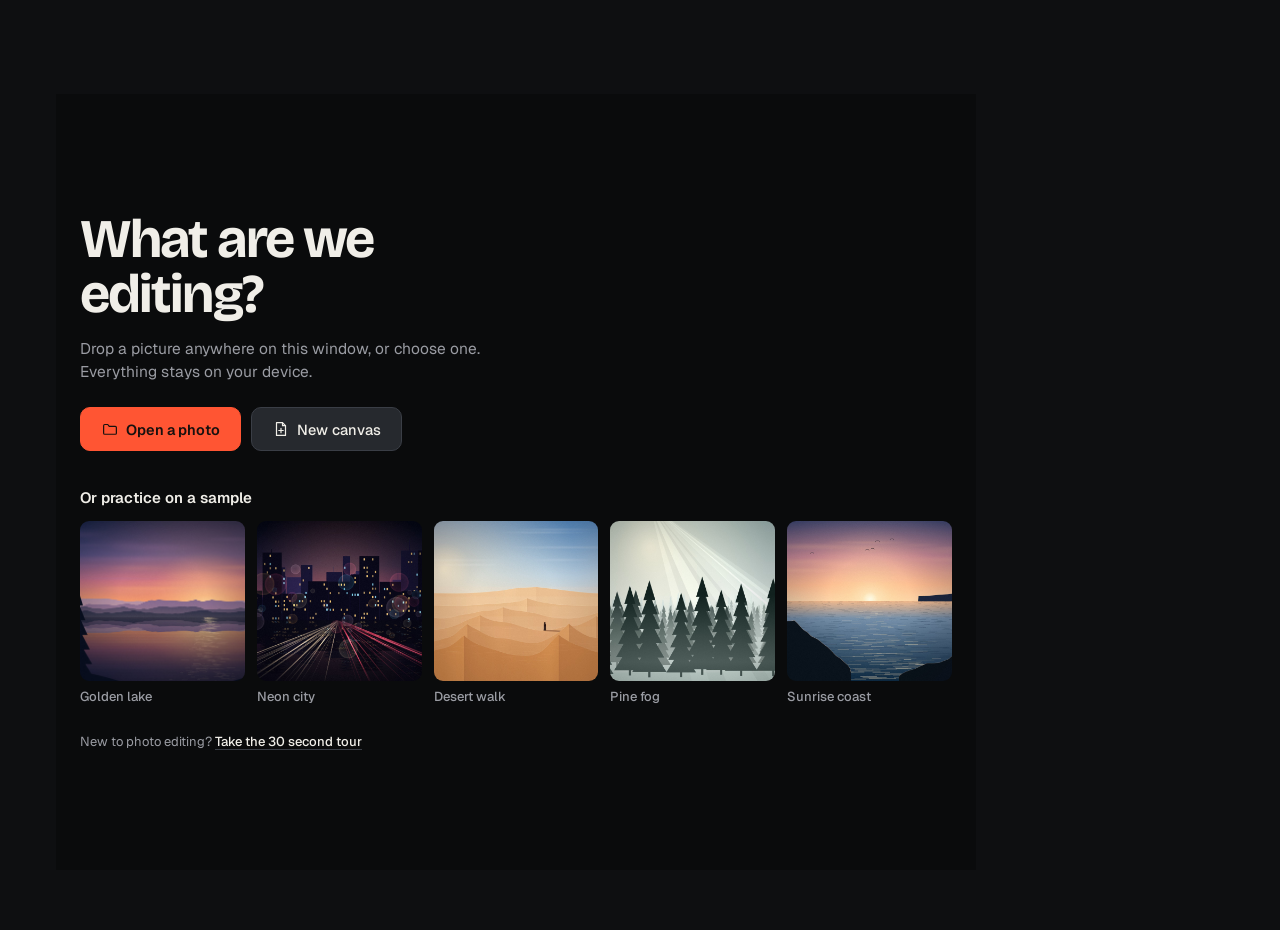
==== editor.html @ 6282a4a8 "Add Chumi.edit: browser photo editor, landing page and page loader Editor (layers, selections, brush" ====
<!doctype html>
<html lang="en">
<head>
<meta charset="utf-8">
<meta name="viewport" content="width=device-width, initial-scale=1, viewport-fit=cover">
<title>Chumi.edit photo editor</title>
<meta name="description" content="Chumi.edit is a free photo editor that runs in your browser. Layers, selections, brushes, text, color adjustments and filters, with nothing uploaded.">
<meta name="theme-color" content="#0e0f11">
<link rel="icon" href="data:image/svg+xml,%3Csvg xmlns='http://www.w3.org/2000/svg' viewBox='0 0 64 64'%3E%3Crect width='64' height='64' rx='16' fill='%230e0f11'/%3E%3Cg transform='translate(3.3 6.1) scale(1.15)'%3E%3Cpath d='M31.25 13.75A14.5 14.5 0 1 0 31.25 34.25' fill='none' stroke='%23f0eee8' stroke-width='6.5' stroke-linecap='round'/%3E%3Ccircle cx='42' cy='37.2' r='4.6' fill='%23ff5533'/%3E%3C/g%3E%3C/svg%3E">
<link rel="preconnect" href="https://fonts.googleapis.com">
<link rel="preconnect" href="https://fonts.gstatic.com" crossorigin>
<link href="https://fonts.googleapis.com/css2?family=Bricolage+Grotesque:opsz,wght@12..96,500..800&family=Geist:wght@400..700&family=Playfair+Display:wght@700&family=Merriweather:wght@700&family=Bebas+Neue&family=Oswald:wght@500&family=Pacifico&family=Dancing+Script:wght@600&family=Caveat:wght@600&family=Permanent+Marker&family=Lobster&display=swap" rel="stylesheet">
<link rel="stylesheet" href="css/boot.css">
<link rel="stylesheet" href="css/editor.css">
</head>
<body>

<div id="boot" class="boot" role="status" aria-label="Loading Chumi.edit">
  <div class="boot-flood" aria-hidden="true"></div>
  <div class="boot-stage">
    <svg class="boot-mark" viewBox="0 0 48 48" aria-hidden="true"><path class="boot-ring" pathLength="1" d="M31.25 13.75A14.5 14.5 0 1 0 31.25 34.25"/><circle class="boot-dot" cx="42" cy="37.2" r="4.6"/></svg>
    <p class="boot-word" aria-hidden="true"><span class="bw"><span class="bl" style="--i:0">C</span><span class="bl" style="--i:1">h</span><span class="bl" style="--i:2">u</span><span class="bl" style="--i:3">m</span><span class="bl" style="--i:4">i</span><span class="bl dot" style="--i:5">.</span><span class="bl sub" style="--i:6">e</span><span class="bl sub" style="--i:7">d</span><span class="bl sub" style="--i:8">i</span><span class="bl sub" style="--i:9">t</span></span></p>
  </div>
</div>
<noscript><style>.boot{display:none!important}</style></noscript>
<script src="js/boot.js"></script>

<svg width="0" height="0" style="position:absolute" aria-hidden="true" focusable="false">
  <defs>
    <!-- tools -->
    <symbol id="i-move" viewBox="0 0 24 24"><path d="M12 3v18M3 12h18M12 3l-3 3M12 3l3 3M12 21l-3-3M12 21l3-3M3 12l3-3M3 12l3 3M21 12l-3-3M21 12l-3 3"/></symbol>
    <symbol id="i-marquee" viewBox="0 0 24 24"><rect x="4" y="5.5" width="16" height="13" stroke-dasharray="3 2.6"/></symbol>
    <symbol id="i-ellipse-sel" viewBox="0 0 24 24"><ellipse cx="12" cy="12" rx="8.5" ry="6.5" stroke-dasharray="3 2.6"/></symbol>
    <symbol id="i-lasso" viewBox="0 0 24 24"><path d="M4.5 10.2C4.5 6.8 7.9 4.5 12 4.5s7.5 2.3 7.5 5.7-3.4 5.7-7.5 5.7c-1 0-2-.1-2.9-.4"/><path d="M9.3 15.5c-1.7.6-2.9 1.9-2.6 3.3.3 1.5 2 2 3.5 1.4 1.1-.5 1.6-1.6 1.2-2.6"/></symbol>
    <symbol id="i-wand" viewBox="0 0 24 24"><path d="M4.5 19.5l10-10" stroke-width="2.4"/><path d="M15 3.5v3M13.5 5h3M20 9v3M18.5 10.5h3M9 4.5v2M8 5.5h2"/></symbol>
    <symbol id="i-crop" viewBox="0 0 24 24"><path d="M7 3v14h14M3 7h14v14"/></symbol>
    <symbol id="i-dropper" viewBox="0 0 24 24"><path d="M14.5 6.5l3 3M16 4.2a2.1 2.1 0 013 3l-2 2-3-3zM13.5 8L5 16.5V19h2.5L16 10.5"/></symbol>
    <symbol id="i-brush" viewBox="0 0 24 24"><path d="M18.8 3.7a2 2 0 013 3L12 16.5 8.5 13z"/><path d="M8.5 13.5C6 13.5 4.5 15 4.5 17.5c0 1.2-.6 2-1.5 2.5 3.8.8 8.2-.2 8.2-4.2z"/></symbol>
    <symbol id="i-eraser" viewBox="0 0 24 24"><path d="M4.3 14.6l8.4-8.4a2 2 0 012.8 0l3.3 3.3a2 2 0 010 2.8L11.5 18H7.7l-3.4-3.4a1 1 0 010-1z" transform="translate(0 .5)"/><path d="M9.6 10.8l5.2 5.2M12 19.5h8"/></symbol>
    <symbol id="i-stamp" viewBox="0 0 24 24"><path d="M12 3.8a2.7 2.7 0 012.7 2.7c0 1.7-1.2 2.4-1.2 3.7h3.1a2.4 2.4 0 012.4 2.4V14H5v-1.4a2.4 2.4 0 012.4-2.4h3.1c0-1.3-1.2-2-1.2-3.7A2.7 2.7 0 0112 3.8z"/><path d="M5 17h14v3H5z"/></symbol>
    <symbol id="i-bucket" viewBox="0 0 24 24"><path d="M4.5 12.5L11.7 5.3a1.4 1.4 0 012 0l5.5 5.5a1.4 1.4 0 010 2l-5.6 5.6a2 2 0 01-2.8 0z"/><path d="M4.5 12.5h15M20.5 15.5c1.1 1.5 1.6 2.4 1.6 3.1a1.6 1.6 0 01-3.2 0c0-.7.5-1.6 1.6-3.1z"/></symbol>
    <symbol id="i-gradient" viewBox="0 0 24 24"><rect x="3.5" y="5" width="17" height="14" rx="2"/><path d="M7.5 8v8" opacity=".35"/><path d="M10.5 8v8" opacity=".55"/><path d="M13.5 8v8" opacity=".75"/><path d="M16.5 8v8"/></symbol>
    <symbol id="i-text" viewBox="0 0 24 24"><path d="M5 7V5h14v2M12 5v14.5M9 19.5h6"/></symbol>
    <symbol id="i-shape" viewBox="0 0 24 24"><rect x="3.5" y="11.5" width="9" height="9" rx="1"/><circle cx="15.5" cy="8.5" r="5"/></symbol>
    <symbol id="i-hand" viewBox="0 0 24 24"><path d="M8 12.5V6.5a1.5 1.5 0 013 0V11M11 11V4.5a1.5 1.5 0 013 0V11M14 11V6a1.5 1.5 0 013 0v7M17 9.5a1.5 1.5 0 013 0V15a6 6 0 01-6 6h-1.4a5 5 0 01-4-2L4.9 14.9a1.5 1.5 0 012.3-1.9L8 14"/></symbol>
    <symbol id="i-zoom" viewBox="0 0 24 24"><circle cx="10.5" cy="10.5" r="6.5"/><path d="M15.5 15.5l5 5M10.5 7.8v5.4M7.8 10.5h5.4"/></symbol>
    <!-- shapes -->
    <symbol id="i-rect" viewBox="0 0 24 24"><rect x="4" y="6" width="16" height="12" rx="1.2"/></symbol>
    <symbol id="i-circle" viewBox="0 0 24 24"><circle cx="12" cy="12" r="8"/></symbol>
    <symbol id="i-triangle" viewBox="0 0 24 24"><path d="M12 5l8.2 14H3.8z"/></symbol>
    <symbol id="i-star" viewBox="0 0 24 24"><path d="M12 3.5l2.6 5.5 6 .8-4.4 4.2 1.1 6-5.3-2.9-5.3 2.9 1.1-6-4.4-4.2 6-.8z"/></symbol>
    <symbol id="i-polygon" viewBox="0 0 24 24"><path d="M12 3.5l7.6 5.5-2.9 8.9H7.3L4.4 9z"/></symbol>
    <symbol id="i-line" viewBox="0 0 24 24"><path d="M5 19L19 5"/></symbol>
    <!-- interface -->
    <symbol id="i-x" viewBox="0 0 24 24"><path d="M6 6l12 12M18 6L6 18"/></symbol>
    <symbol id="i-check" viewBox="0 0 24 24"><path d="M5 12.5l4.5 4.5L19 7.5"/></symbol>
    <symbol id="i-chev-right" viewBox="0 0 24 24"><path d="M9 5l7 7-7 7"/></symbol>
    <symbol id="i-search" viewBox="0 0 24 24"><circle cx="11" cy="11" r="6.5"/><path d="M16 16l4.5 4.5"/></symbol>
    <symbol id="i-open" viewBox="0 0 24 24"><path d="M3.5 7.5A1.5 1.5 0 015 6h4l2 2.5h8a1.5 1.5 0 011.5 1.5v7.5A1.5 1.5 0 0119 19H5a1.5 1.5 0 01-1.5-1.5z"/></symbol>
    <symbol id="i-export" viewBox="0 0 24 24"><path d="M12 15V4M7.5 8.5L12 4l4.5 4.5M5 14v4.5A1.5 1.5 0 006.5 20h11a1.5 1.5 0 001.5-1.5V14"/></symbol>
    <symbol id="i-undo" viewBox="0 0 24 24"><path d="M9 14L4 9l5-5"/><path d="M4 9h10.5a5.5 5.5 0 010 11H11"/></symbol>
    <symbol id="i-redo" viewBox="0 0 24 24"><path d="M15 14l5-5-5-5"/><path d="M20 9H9.5a5.5 5.5 0 000 11H13"/></symbol>
    <symbol id="i-panels" viewBox="0 0 24 24"><rect x="3.5" y="4.5" width="17" height="15" rx="2"/><path d="M14.5 4.5v15"/></symbol>
    <symbol id="i-swap" viewBox="0 0 24 24"><path d="M7 4L4 7l3 3M4 7h11M17 20l3-3-3-3M20 17H9"/></symbol>
    <symbol id="i-reset" viewBox="0 0 24 24"><rect x="3.5" y="3.5" width="10" height="10"/><rect x="10.5" y="10.5" width="10" height="10" fill="currentColor"/></symbol>
    <symbol id="i-minus" viewBox="0 0 24 24"><path d="M5 12h14"/></symbol>
    <symbol id="i-plus" viewBox="0 0 24 24"><path d="M12 5v14M5 12h14"/></symbol>
    <symbol id="i-new" viewBox="0 0 24 24"><path d="M6 3.5h8l4 4v13H6z"/><path d="M14 3.5v4h4M12 11v6M9 14h6"/></symbol>
    <symbol id="i-eye" viewBox="0 0 24 24"><path d="M2.5 12S6 5.5 12 5.5 21.5 12 21.5 12 18 18.5 12 18.5 2.5 12 2.5 12z"/><circle cx="12" cy="12" r="3"/></symbol>
    <symbol id="i-eye-off" viewBox="0 0 24 24"><path d="M3 3l18 18M10 6c.6-.3 1.3-.5 2-.5 6 0 9.5 6.5 9.5 6.5a16 16 0 01-3 3.7M6.5 7.2A16 16 0 002.5 12S6 18.5 12 18.5c1.3 0 2.5-.3 3.5-.7M9.9 9.9a3 3 0 004.2 4.2"/></symbol>
    <symbol id="i-lock" viewBox="0 0 24 24"><rect x="5.5" y="10.5" width="13" height="9.5" rx="1.5"/><path d="M8.5 10.5V8a3.5 3.5 0 017 0v2.5"/></symbol>
    <symbol id="i-unlock" viewBox="0 0 24 24"><rect x="5.5" y="10.5" width="13" height="9.5" rx="1.5"/><path d="M8.5 10.5V8a3.5 3.5 0 016.8-1.2"/></symbol>
    <symbol id="i-layer-add" viewBox="0 0 24 24"><rect x="4" y="4" width="16" height="16" rx="2"/><path d="M12 8.5v7M8.5 12h7"/></symbol>
    <symbol id="i-copy" viewBox="0 0 24 24"><rect x="8.5" y="8.5" width="11" height="11" rx="1.5"/><path d="M15.5 8.5v-3A1.5 1.5 0 0014 4H5.5A1.5 1.5 0 004 5.5V14a1.5 1.5 0 001.5 1.5h3"/></symbol>
    <symbol id="i-merge" viewBox="0 0 24 24"><path d="M12 3.5v10M8 10l4 4 4-4M5 19.5h14"/></symbol>
    <symbol id="i-up" viewBox="0 0 24 24"><path d="M12 19V5M6 11l6-6 6 6"/></symbol>
    <symbol id="i-down" viewBox="0 0 24 24"><path d="M12 5v14M6 13l6 6 6-6"/></symbol>
    <symbol id="i-trash" viewBox="0 0 24 24"><path d="M4.5 7h15M9.5 7V4.5h5V7M6.5 7l.8 12.5h9.4L17.5 7M10 11v5M14 11v5"/></symbol>
    <symbol id="i-flip-h" viewBox="0 0 24 24"><path d="M12 3.5v17" stroke-dasharray="2 2"/><path d="M9 7L3.5 17H9zM15 7l5.5 10H15z"/></symbol>
    <symbol id="i-flip-v" viewBox="0 0 24 24"><path d="M3.5 12h17" stroke-dasharray="2 2"/><path d="M7 9l10-5.5V9zM7 15l10 5.5V15z"/></symbol>
    <symbol id="i-rotate" viewBox="0 0 24 24"><path d="M19.5 12a7.5 7.5 0 11-2.2-5.3M19.5 4.5v4h-4"/></symbol>
    <symbol id="i-al-left" viewBox="0 0 24 24"><path d="M4.5 4v16"/><rect x="7.5" y="6.5" width="12" height="4"/><rect x="7.5" y="13.5" width="7" height="4"/></symbol>
    <symbol id="i-al-hcenter" viewBox="0 0 24 24"><path d="M12 4v16"/><rect x="5" y="6.5" width="14" height="4"/><rect x="8" y="13.5" width="8" height="4"/></symbol>
    <symbol id="i-al-right" viewBox="0 0 24 24"><path d="M19.5 4v16"/><rect x="4.5" y="6.5" width="12" height="4"/><rect x="9.5" y="13.5" width="7" height="4"/></symbol>
    <symbol id="i-al-top" viewBox="0 0 24 24"><path d="M4 4.5h16"/><rect x="6.5" y="7.5" width="4" height="12"/><rect x="13.5" y="7.5" width="4" height="7"/></symbol>
    <symbol id="i-al-vcenter" viewBox="0 0 24 24"><path d="M4 12h16"/><rect x="6.5" y="5" width="4" height="14"/><rect x="13.5" y="8" width="4" height="8"/></symbol>
    <symbol id="i-al-bottom" viewBox="0 0 24 24"><path d="M4 19.5h16"/><rect x="6.5" y="4.5" width="4" height="12"/><rect x="13.5" y="9.5" width="4" height="7"/></symbol>
  </defs>
</svg>

<a class="skip" href="#stage">Skip to the canvas</a>

<div id="app">
  <header id="topbar">
    <a class="brand" href="index.html" aria-label="Chumi.edit, back to the home page">
      <svg width="26" height="26" viewBox="0 0 48 48" aria-hidden="true"><path d="M31.25 13.75A14.5 14.5 0 1 0 31.25 34.25" fill="none" stroke="#f0eee8" stroke-width="6.5" stroke-linecap="round"/><circle cx="42" cy="37.2" r="4.6" fill="#ff5533"/></svg>
      <span>Chumi<i>.</i>edit</span>
    </a>
    <nav id="menubar" aria-label="Menu"></nav>
    <div class="doc-title"><input id="docName" class="doc-name" type="text" aria-label="Picture name" autocomplete="off" spellcheck="false"></div>
    <div id="topActions"></div>
    <div class="busy-bar" aria-hidden="true"></div>
  </header>

  <aside id="toolbar" aria-label="Tools"></aside>
  <div id="optbar" role="group" aria-label="Tool options"></div>

  <main id="stageWrap">
    <div id="stage" tabindex="-1" aria-label="Canvas">
      <canvas id="viewCanvas"></canvas>
      <canvas id="overlayCanvas" aria-hidden="true"></canvas>
      <div id="dropTip" role="status"></div>
    </div>
    <section id="welcome" aria-label="Start"></section>
  </main>

  <aside id="panels" aria-label="Panels"></aside>
  <footer id="statusbar"></footer>
</div>

<div id="scrim"></div>
<div id="toasts" aria-live="polite"></div>
<noscript><p style="padding:24px;color:#f0eee8;background:#0e0f11;position:fixed;inset:0">Chumi.edit needs JavaScript to edit pictures in your browser.</p></noscript>

<script src="js/samples.js" defer></script>
<script src="js/adjust.js" defer></script>
<script src="js/filters.js" defer></script>
<script src="js/engine.js" defer></script>
<script src="js/tools.js" defer></script>
<script src="js/ui-core.js" defer></script>
<script src="js/ui-panels.js" defer></script>
</body>
</html>
---- css/boot.css ----
/* Chumi.edit page loader. Shared by the landing page and the editor.
   Sequence: ring draws, dot drops and lands, wordmark rises, then the dot floods the screen
   in vermilion and the curtain lifts to show the page. Classes are added by js/boot.js. */
.boot {
  --k: 1;                      /* speed: 1 = full intro, .55 = quick repeat visit */
  position: fixed; inset: 0; z-index: 9999;
  display: grid; place-items: center;
  background: #0e0f11; color: #f0eee8;
  clip-path: inset(0 0 0 0);
  overflow: hidden;
  font-family: 'Bricolage Grotesque', 'Inter Display', 'Inter', system-ui, sans-serif;
  animation: boot-failsafe 0s linear 14s forwards;   /* never trap the page if scripts fail */
}
@keyframes boot-failsafe { to { visibility: hidden; pointer-events: none; } }

.boot-stage { position: relative; display: flex; flex-direction: column; align-items: center; gap: clamp(18px, 3.4vw, 28px); }
.boot-mark { width: clamp(76px, 15vw, 104px); height: auto; overflow: visible; }

.boot-ring {
  fill: none; stroke: #f0eee8; stroke-width: 6.5; stroke-linecap: round;
  stroke-dasharray: 1 1; stroke-dashoffset: 1.03;
}
.boot-dot {
  fill: #ff5533; opacity: 0;
  transform-box: fill-box; transform-origin: 50% 100%;
}
.boot-word {
  margin: 0; display: flex; align-items: baseline; justify-content: center;
  font-size: clamp(34px, 7.4vw, 54px); font-weight: 700; letter-spacing: -0.025em; line-height: 1;
  font-optical-sizing: auto;
}
.boot-word .bw { display: inline-flex; overflow: hidden; padding: 0.06em 0 0.2em; margin: -0.06em 0 -0.2em; }
.boot-word .bl { display: inline-block; transform: translateY(118%); }
.boot-word .bl.dot { color: #ff5533; }
.boot-word .bl.sub { color: #9a9ca3; }

.boot-flood {
  position: absolute; inset: 0; background: #ff5533;
  clip-path: circle(0px at var(--fx, 50%) var(--fy, 50%));
}

/* 1. ring */
.boot.b-ring .boot-ring { animation: boot-ring calc(1.05s * var(--k)) cubic-bezier(.65, 0, .25, 1) forwards; }
@keyframes boot-ring { from { stroke-dashoffset: 1.03; } to { stroke-dashoffset: 0; } }
/* 2. dot drops and lands */
.boot.b-dot .boot-dot { animation: boot-drop calc(.75s * var(--k)) linear forwards; }
@keyframes boot-drop {
  0%   { transform: translateY(-30px) scale(.45); opacity: 0; animation-timing-function: cubic-bezier(.5, 0, .9, .45); }
  10%  { opacity: 1; }
  56%  { transform: translateY(0) scale(1); opacity: 1; animation-timing-function: ease-out; }
  70%  { transform: translateY(0) scale(1.28, .7); }
  86%  { transform: translateY(-3px) scale(.95, 1.06); }
  100% { transform: none; opacity: 1; }
}
/* 3. wordmark rises, letter by letter */
.boot.b-text .boot-word .bl {
  animation: boot-rise calc(.7s * var(--k)) cubic-bezier(.2, .8, .15, 1) forwards;
  animation-delay: calc(var(--i) * .045s * var(--k));
}
@keyframes boot-rise { from { transform: translateY(118%); } to { transform: none; } }
/* waiting: the dot breathes until the page is ready */
.boot.b-wait .boot-dot { animation: boot-breathe 1.1s ease-in-out infinite; }
@keyframes boot-breathe { 0%, 100% { transform: scale(1); } 50% { transform: scale(1.22); } }

/* 4. exit: the dot floods the screen, then the curtain lifts */
.boot.b-flood .boot-flood {
  clip-path: circle(160vmax at var(--fx, 50%) var(--fy, 50%));
  transition: clip-path .85s cubic-bezier(.7, 0, .2, 1);
}
.boot.b-flood .boot-stage { transition: opacity .3s ease .25s; opacity: 0; }
.boot.b-lift {
  clip-path: inset(0 0 100% 0);
  transition: clip-path .95s cubic-bezier(.7, 0, .2, 1);
  pointer-events: none;
}

/* app panels slide in under the curtain (editor only; harmless elsewhere) */
html.is-booting { overflow: hidden; }

@media (prefers-reduced-motion: reduce) {
  .boot-ring { stroke-dashoffset: 0; }
  .boot-dot { opacity: 1; }
  .boot-word .bl { transform: none; }
  .boot.b-ring .boot-ring, .boot.b-dot .boot-dot, .boot.b-text .boot-word .bl, .boot.b-wait .boot-dot { animation: none; }
  .boot.b-flood .boot-flood { clip-path: circle(0px at 50% 50%); transition: none; }
  .boot.b-flood .boot-stage { opacity: 1; transition: none; }
  .boot.b-lift { clip-path: inset(0 0 0 0); opacity: 0; transition: opacity .3s ease; }
}
---- css/editor.css ----
/* Chumi.edit editor. One dark app theme: ground, three panel levels, one vermilion accent. */
:root {
  --ground: #0e0f11;
  --stage: #0a0b0c;
  --panel: #16171a;
  --panel-2: #1d1f23;
  --panel-3: #26292e;
  --line: #2a2d33;
  --line-2: #3a3e46;
  --text: #f0eee8;
  --muted: #9a9ca3;
  --faint: #6d7078;
  --accent: #ff5533;
  --accent-hi: #ff6e50;
  --on-accent: #17110f;
  --danger: #ff7b6b;
  --r: 8px;
  --r-sm: 6px;
  --font-ui: "Geist", system-ui, -apple-system, "Segoe UI", Roboto, sans-serif;
  --font-display: "Bricolage Grotesque", "Geist", system-ui, sans-serif;
  --topbar: 48px;
  --toolbar: 56px;
  --opt: 46px;
  --status: 30px;
  --panels: 304px;
  --ease: cubic-bezier(.22, 1, .36, 1);
}

*, *::before, *::after { box-sizing: border-box; }
html, body { height: 100%; margin: 0; }
body {
  background: var(--ground); color: var(--text);
  font: 400 13px/1.45 var(--font-ui);
  -webkit-font-smoothing: antialiased; text-rendering: optimizeLegibility;
  overflow: hidden; overscroll-behavior: none;
  -webkit-tap-highlight-color: transparent;
}
/* while the loader curtain is up, the app chrome waits just off-screen and glides in as it lifts */
#topbar, #toolbar, #panels, #statusbar, #optbar { transition: transform .9s cubic-bezier(.2, .8, .15, 1), opacity .9s ease; }
html.is-booting #topbar { transform: translateY(-100%); opacity: 0; }
html.is-booting #optbar { transform: translateY(-60%); opacity: 0; }
html.is-booting #toolbar { transform: translateX(-100%); opacity: 0; }
html.is-booting #panels { transform: translateX(100%); opacity: 0; }
html.is-booting #statusbar { transform: translateY(100%); opacity: 0; }
@media (prefers-reduced-motion: reduce) { html.is-booting #topbar, html.is-booting #optbar, html.is-booting #toolbar, html.is-booting #panels, html.is-booting #statusbar { transform: none; opacity: 1; } }
button, input, select, textarea { font: inherit; color: inherit; }
button { cursor: pointer; }
button:disabled, input:disabled, select:disabled { cursor: not-allowed; opacity: .45; }
[hidden] { display: none !important; }
a { color: inherit; }
kbd { font: 500 11.5px/1 var(--font-ui); color: var(--muted); }
h1, h2, h3, p { margin: 0; }

:focus-visible { outline: 2px solid var(--accent); outline-offset: 2px; border-radius: 4px; }
.skip { position: fixed; left: 8px; top: -60px; z-index: 200; background: var(--accent); color: var(--on-accent); padding: 8px 12px; border-radius: var(--r-sm); font-weight: 600; text-decoration: none; }
.skip:focus { top: 8px; }

/* ------------------------------------------------------------ layout */
#app {
  height: 100vh; height: 100dvh;
  display: grid;
  grid-template-columns: var(--toolbar) minmax(0, 1fr) var(--panels);
  grid-template-rows: var(--topbar) var(--opt) minmax(0, 1fr) var(--status);
  grid-template-areas: "top top top" "tool opt panels" "tool stage panels" "stat stat stat";
}
body.panels-hidden #app { grid-template-columns: var(--toolbar) minmax(0, 1fr) 0; }
body.panels-hidden #panels { display: none; }
#topbar { grid-area: top; }
#toolbar { grid-area: tool; }
#optbar { grid-area: opt; }
#stageWrap { grid-area: stage; }
#panels { grid-area: panels; }
#statusbar { grid-area: stat; }

/* ------------------------------------------------------------ top bar */
#topbar {
  position: relative; display: flex; align-items: center; gap: 6px;
  padding: 0 10px 0 12px; background: var(--panel); border-bottom: 1px solid var(--line); min-width: 0; z-index: 30;
}
.brand { display: flex; align-items: center; gap: 8px; text-decoration: none; font: 700 19px/1 var(--font-display); letter-spacing: -.02em; padding: 4px 8px 4px 0; border-radius: 6px; }
.brand svg { display: block; }
.brand i { font-style: normal; color: var(--accent); }
.brand span { white-space: nowrap; }
.brand span { color: var(--text); }
#menubar { display: flex; align-items: center; gap: 1px; min-width: 0; overflow-x: auto; scrollbar-width: none; }
#menubar::-webkit-scrollbar { display: none; }
.menu-btn { background: none; border: 0; padding: 6px 10px; border-radius: var(--r-sm); color: var(--muted); font-weight: 500; white-space: nowrap; }
.menu-btn:hover, .menu-btn[aria-expanded="true"] { background: var(--panel-3); color: var(--text); }
.doc-title { flex: 1 1 120px; display: flex; justify-content: center; min-width: 0; padding: 0 8px; }
.doc-name { width: min(280px, 100%); background: transparent; border: 1px solid transparent; border-radius: var(--r-sm); color: var(--text); text-align: center; padding: 5px 8px; font-weight: 500; text-overflow: ellipsis; }
.doc-name:hover:not(:disabled) { border-color: var(--line-2); }
.doc-name:focus { background: var(--panel-2); border-color: var(--line-2); outline: none; text-align: left; }
.doc-name::placeholder { color: var(--faint); }
#topActions { display: flex; align-items: center; gap: 6px; flex: none; }
.cmd-btn { gap: 8px; }
.cmd-btn .cmd-text { color: var(--muted); }
.busy-bar { position: absolute; left: 0; bottom: -1px; height: 2px; width: 100%; background: var(--accent); transform: scaleX(0); transform-origin: 0 50%; opacity: 0; }
body.busy .busy-bar { opacity: 1; animation: busy 1.1s var(--ease) infinite; }
body.busy { cursor: progress; }
@keyframes busy { 0% { transform: translateX(-100%) scaleX(.3); } 100% { transform: translateX(100%) scaleX(.3); } }

/* ------------------------------------------------------------ shared controls */
.btn {
  display: inline-flex; align-items: center; justify-content: center; gap: 7px; height: 32px; padding: 0 13px;
  background: var(--panel-3); border: 1px solid var(--line-2); border-radius: var(--r-sm); color: var(--text); font-weight: 500; white-space: nowrap;
  transition: background-color .15s, border-color .15s, color .15s, transform .15s var(--ease);
}
.btn:hover:not(:disabled) { background: #30343a; border-color: #4a4f58; }
.btn:active:not(:disabled) { transform: translateY(1px); }
.btn.primary { background: var(--accent); border-color: var(--accent); color: var(--on-accent); font-weight: 600; }
.btn.primary:hover:not(:disabled) { background: var(--accent-hi); border-color: var(--accent-hi); }
.btn.danger { background: transparent; border-color: var(--danger); color: var(--danger); }
.btn.ghost { background: transparent; border-color: var(--line); color: var(--muted); }
.btn.ghost:hover:not(:disabled) { background: var(--panel-3); color: var(--text); }
.btn.small { height: 28px; padding: 0 10px; font-size: 12.5px; }
.btn.big { height: 44px; padding: 0 20px; font-size: 14.5px; border-radius: 10px; }
.icon-btn { display: inline-grid; place-items: center; width: 32px; height: 32px; padding: 0; background: transparent; border: 1px solid transparent; border-radius: var(--r-sm); color: var(--muted); transition: background-color .15s, color .15s; }
.icon-btn:hover:not(:disabled) { background: var(--panel-3); color: var(--text); }
.ic { flex: none; fill: none; stroke: currentColor; stroke-width: 1.6; stroke-linecap: round; stroke-linejoin: round; }

.input {
  height: 32px; width: 100%; background: var(--panel-2); border: 1px solid var(--line-2); border-radius: var(--r-sm); padding: 0 9px; color: var(--text);
  transition: border-color .15s, background-color .15s; min-width: 0;
}
.input:hover:not(:disabled) { border-color: #4a4f58; }
.input:focus { border-color: var(--accent); outline: none; background: var(--ground); }
select.input { appearance: none; padding-right: 28px; background-image: url("data:image/svg+xml,%3Csvg xmlns='http://www.w3.org/2000/svg' width='12' height='12' viewBox='0 0 24 24' fill='none' stroke='%239a9ca3' stroke-width='2.4' stroke-linecap='round' stroke-linejoin='round'%3E%3Cpath d='M6 9l6 6 6-6'/%3E%3C/svg%3E"); background-repeat: no-repeat; background-position: right 9px center; }
select.input option { background: var(--panel-2); color: var(--text); }
input.num { text-align: right; -moz-appearance: textfield; padding-right: 6px; }
input.num::-webkit-outer-spin-button, input.num::-webkit-inner-spin-button { -webkit-appearance: none; margin: 0; }
.textarea { height: auto; padding: 8px 9px; resize: vertical; line-height: 1.4; min-height: 64px; }
.hex { font-variant-numeric: tabular-nums; text-transform: lowercase; }

.seg { display: inline-flex; background: var(--panel-2); border: 1px solid var(--line-2); border-radius: var(--r-sm); padding: 2px; gap: 2px; }
.seg-btn { background: transparent; border: 0; height: 26px; min-width: 28px; padding: 0 9px; border-radius: 4px; color: var(--muted); font-weight: 500; font-size: 12.5px; display: inline-grid; place-items: center; white-space: nowrap; transition: background-color .15s, color .15s; }
.seg-btn:hover { color: var(--text); }
.seg-btn.on { background: var(--panel-3); color: var(--text); box-shadow: inset 0 0 0 1px var(--line-2); }
.seg-btn.on .ic { color: var(--accent); }

.check { display: inline-flex; align-items: center; gap: 8px; cursor: pointer; user-select: none; color: var(--text); }
.check input { appearance: none; width: 16px; height: 16px; margin: 0; flex: none; border: 1.5px solid #565b65; border-radius: 4px; background: var(--panel-2); display: inline-grid; place-items: center; transition: background-color .12s, border-color .12s; cursor: pointer; }
.check input:hover { border-color: #7a808b; }
.check input:checked { background: var(--accent); border-color: var(--accent); background-image: url("data:image/svg+xml,%3Csvg xmlns='http://www.w3.org/2000/svg' viewBox='0 0 24 24' fill='none' stroke='%2317110f' stroke-width='3.4' stroke-linecap='round' stroke-linejoin='round'%3E%3Cpath d='M5 12.5l4.5 4.5L19 7.5'/%3E%3C/svg%3E"); background-size: 12px; background-position: center; background-repeat: no-repeat; }

input[type=range] { -webkit-appearance: none; appearance: none; width: 100%; height: 20px; margin: 0; background: transparent; cursor: pointer; --fill: 50%; --zero: 50%; }
input[type=range]::-webkit-slider-runnable-track { height: 4px; border-radius: 2px; background: linear-gradient(to right, var(--accent) var(--fill), var(--line-2) var(--fill)); }
input[type=range]::-moz-range-track { height: 4px; border-radius: 2px; background: linear-gradient(to right, var(--accent) var(--fill), var(--line-2) var(--fill)); }
input[type=range]::-webkit-slider-thumb { -webkit-appearance: none; width: 14px; height: 14px; margin-top: -5px; border-radius: 50%; background: var(--text); border: 0; transition: transform .12s var(--ease); }
input[type=range]::-moz-range-thumb { width: 14px; height: 14px; border-radius: 50%; background: var(--text); border: 0; }
input[type=range]:hover::-webkit-slider-thumb, input[type=range]:active::-webkit-slider-thumb { transform: scale(1.2); }
.srow.center input[type=range]::-webkit-slider-runnable-track { background: linear-gradient(to right, var(--line-2) min(var(--zero), var(--fill)), var(--accent) min(var(--zero), var(--fill)) max(var(--zero), var(--fill)), var(--line-2) max(var(--zero), var(--fill))); }
.srow.center input[type=range]::-moz-range-track { background: linear-gradient(to right, var(--line-2) min(var(--zero), var(--fill)), var(--accent) min(var(--zero), var(--fill)) max(var(--zero), var(--fill)), var(--line-2) max(var(--zero), var(--fill))); }
input[type=color] { -webkit-appearance: none; appearance: none; border: 1px solid var(--line-2); background: none; padding: 0; width: 34px; height: 26px; border-radius: 5px; cursor: pointer; }
input[type=color]::-webkit-color-swatch-wrapper { padding: 2px; }
input[type=color]::-webkit-color-swatch { border: 0; border-radius: 3px; }
input[type=color]::-moz-color-swatch { border: 0; border-radius: 3px; }

.field { display: flex; flex-direction: column; gap: 6px; }
.field.inline { flex-direction: row; align-items: center; justify-content: space-between; gap: 10px; }
.field-label { color: var(--muted); font-size: 12.5px; }
.field > .seg { align-self: flex-start; }
.field-note { color: var(--muted); font-size: 12px; }
.row2 { display: grid; grid-template-columns: 1fr 1fr; gap: 12px; }

/* tooltips */
[data-tip] { position: relative; }
[data-tip]:hover::after, [data-tip]:focus-visible::after {
  content: attr(data-tip); position: absolute; z-index: 90; top: calc(100% + 7px); left: 50%; transform: translateX(-50%);
  background: #000; color: var(--text); border: 1px solid var(--line-2); padding: 4px 8px; border-radius: 5px; font: 500 12px/1.3 var(--font-ui); white-space: pre; pointer-events: none;
  animation: tip .12s ease .45s both;
}
.tool-btn[data-tip]:hover::after, .tool-btn[data-tip]:focus-visible::after { top: 50%; left: calc(100% + 9px); transform: translateY(-50%); }
.layer-foot [data-tip]:hover::after, #statusbar [data-tip]:hover::after, .layer-row [data-tip]:hover::after { top: auto; bottom: calc(100% + 7px); }
.layer-row [data-tip]:hover::after { left: auto; right: 0; transform: none; }
@keyframes tip { from { opacity: 0; } to { opacity: 1; } }
@media (hover: none) { [data-tip]::after { display: none !important; } }

/* ------------------------------------------------------------ toolbar */
#toolbar { background: var(--panel); border-right: 1px solid var(--line); display: flex; flex-direction: column; align-items: center; padding: 8px 0; gap: 8px; overflow-y: auto; scrollbar-width: none; z-index: 20; }
#toolbar::-webkit-scrollbar { display: none; }
.tool-list { display: flex; flex-direction: column; align-items: center; gap: 2px; flex: 1; }
.tool-btn { width: 40px; height: 40px; display: grid; place-items: center; background: transparent; border: 0; border-radius: 9px; color: var(--muted); transition: background-color .15s, color .15s; position: relative; }
.tool-btn:hover { background: var(--panel-3); color: var(--text); }
.tool-btn.on { background: var(--accent); color: var(--on-accent); }
.tool-btn.on .ic { stroke-width: 1.9; }
.tb-sep { width: 24px; height: 1px; background: var(--line-2); margin: 5px 0; }

.cpair { position: relative; width: 40px; height: 44px; flex: none; margin-top: auto; }
.sw { position: absolute; width: 24px; height: 24px; border-radius: 6px; border: 2px solid var(--panel); outline: 1px solid var(--line-2); display: block; overflow: hidden; background: #fff; }
.sw input { position: absolute; inset: -4px; width: calc(100% + 8px); height: calc(100% + 8px); opacity: 0; cursor: pointer; border: 0; }
.sw-fg { left: 2px; top: 2px; z-index: 2; background: #101114; }
.sw-bg { left: 14px; top: 14px; }
.sw-swap, .sw-reset { position: absolute; width: 16px; height: 16px; display: grid; place-items: center; background: none; border: 0; padding: 0; color: var(--muted); border-radius: 3px; }
.sw-swap { right: -2px; top: -2px; }
.sw-reset { left: -2px; bottom: -2px; }
.sw-swap:hover, .sw-reset:hover { color: var(--text); background: var(--panel-3); }
.cpair.big { width: 78px; height: 78px; margin: 0; }
.cpair.big .sw { width: 48px; height: 48px; border-radius: 9px; }
.cpair.big .sw-fg { left: 4px; top: 4px; }
.cpair.big .sw-bg { left: 26px; top: 26px; }
.cpair.big .sw-swap { right: 0; top: 0; width: 20px; height: 20px; }
.cpair.big .sw-reset { left: 0; bottom: 0; width: 20px; height: 20px; }

/* ------------------------------------------------------------ options bar */
#optbar { display: flex; align-items: center; gap: 16px; background: var(--panel); border-bottom: 1px solid var(--line); padding: 0 14px; overflow-x: auto; scrollbar-width: none; min-width: 0; z-index: 10; }
#optbar::-webkit-scrollbar { display: none; }
.opt-title { display: flex; align-items: center; gap: 8px; font-weight: 600; flex: none; padding-right: 16px; border-right: 1px solid var(--line-2); height: 24px; }
.opt-title .ic { color: var(--accent); }
.opt-list { display: flex; align-items: center; gap: 20px; flex: none; min-width: 0; }
.opt { display: flex; align-items: center; gap: 8px; flex: none; color: var(--muted); }
.opt > label, .opt-label { color: var(--muted); font-size: 12.5px; white-space: nowrap; }
.opt input[type=range] { width: 96px; }
.opt output { min-width: 40px; color: var(--text); font-variant-numeric: tabular-nums; font-size: 12.5px; }
.opt .input { height: 30px; width: 70px; }
.opt .input.wide { width: 170px; }
.opt .unit { color: var(--faint); font-style: normal; font-size: 12px; }
.opt.check span { color: var(--text); }
.opt-hint { color: var(--muted); white-space: nowrap; }

/* ------------------------------------------------------------ stage */
#stageWrap { position: relative; overflow: hidden; background: var(--stage); min-width: 0; min-height: 0; }
#stage { position: absolute; inset: 0; overflow: hidden; touch-action: none; user-select: none; -webkit-user-select: none; outline: none; }
#stage canvas { position: absolute; left: 0; top: 0; display: block; }
#overlayCanvas { pointer-events: none; }
#viewCanvas { image-rendering: auto; }
#stage.dragging::after { content: ""; position: absolute; inset: 14px; border: 2px dashed var(--accent); border-radius: 16px; pointer-events: none; z-index: 8; }
#dropTip { position: absolute; left: 50%; top: 50%; transform: translate(-50%, -50%); background: var(--accent); color: var(--on-accent); font: 600 15px/1 var(--font-ui); padding: 12px 18px; border-radius: 999px; z-index: 9; display: none; pointer-events: none; }
#stage.dragging #dropTip { display: block; }
.text-editor { position: absolute; z-index: 5; margin: 0; border: 0; outline: 1px dashed var(--accent); background: transparent; color: transparent; caret-color: var(--accent); resize: none; overflow: hidden; white-space: pre; transform-origin: 0 0; user-select: text; -webkit-user-select: text; }
.text-editor::selection { background: rgba(255, 85, 51, .35); }

/* welcome */
#welcome { position: absolute; inset: 0; z-index: 6; background: var(--stage); overflow-y: auto; display: grid; place-items: center; padding: 32px 24px; }
body.has-doc #welcome { display: none; }
.wl-inner { width: min(880px, 100%); }
.wl-title { font: 700 clamp(2rem, 4.4vw, 3.4rem)/1.02 var(--font-display); letter-spacing: -.035em; max-width: 14ch; }
.wl-lead { color: var(--muted); font-size: 15.5px; line-height: 1.5; margin-top: 14px; max-width: 46ch; }
.wl-actions { display: flex; flex-wrap: wrap; gap: 10px; margin-top: 24px; }
.wl-continue { margin-top: 22px; }
.wl-resume { display: flex; align-items: center; gap: 14px; text-align: left; background: var(--panel); border: 1px solid var(--line-2); border-radius: 12px; padding: 8px 18px 8px 8px; transition: border-color .15s, background-color .15s; }
.wl-resume:hover { border-color: var(--accent); background: var(--panel-2); }
.wl-resume img { width: 96px; height: 64px; object-fit: cover; border-radius: 7px; display: block; background: var(--panel-3); }
.wl-resume-text { display: flex; flex-direction: column; gap: 2px; }
.wl-resume-text span { color: var(--muted); font-size: 12.5px; }
.wl-sub { font: 600 15px/1.2 var(--font-ui); color: var(--text); margin-top: 38px; }
.wl-samples { display: grid; grid-template-columns: repeat(5, minmax(0, 1fr)); gap: 12px; margin-top: 14px; }
.wl-tour { color: var(--muted); margin-top: 26px; }
.link-btn { background: none; border: 0; padding: 0; color: var(--text); text-decoration: underline; text-underline-offset: 3px; text-decoration-color: var(--line-2); font-weight: 500; border-radius: 3px; }
.link-btn:hover { text-decoration-color: var(--accent); }
.wl-sample { background: none; border: 0; padding: 0; text-align: left; border-radius: 10px; display: flex; flex-direction: column; gap: 7px; color: var(--muted); font-weight: 500; transition: color .15s, transform .25s var(--ease); }
.wl-sample img { width: 100%; aspect-ratio: 3 / 2; object-fit: cover; border-radius: 9px; display: block; background: var(--panel-2); outline: 2px solid transparent; outline-offset: 2px; transition: outline-color .15s; }
.wl-sample:hover { color: var(--text); transform: translateY(-3px); }
.wl-sample:hover img { outline-color: var(--accent); }

/* ------------------------------------------------------------ side panels */
#panels { display: flex; flex-direction: column; min-height: 0; background: var(--panel); border-left: 1px solid var(--line); z-index: 20; }
.panel { display: flex; flex-direction: column; min-height: 0; }
.panel.top { flex: 1 1 54%; border-bottom: 1px solid var(--line-2); }
.panel.bottom { flex: 1 1 46%; min-height: 230px; }
.tabs { display: flex; gap: 2px; padding: 6px 8px 0; border-bottom: 1px solid var(--line); flex: none; }
.tabs-wrap { flex: none; }
.tab { background: none; border: 0; padding: 8px 11px 9px; color: var(--muted); font-weight: 500; border-radius: 6px 6px 0 0; position: relative; }
.tab:hover { color: var(--text); }
.tab.on { color: var(--text); }
.tab.on::after { content: ""; position: absolute; left: 8px; right: 8px; bottom: -1px; height: 2px; background: var(--accent); border-radius: 2px; }
.pane-scroll { flex: 1; min-height: 0; overflow-y: auto; overscroll-behavior: contain; scrollbar-width: thin; scrollbar-color: var(--line-2) transparent; }
.panel.bottom > .pane { flex: 1; min-height: 0; display: flex; flex-direction: column; }
.pane-empty { padding: 28px 18px; color: var(--muted); text-align: center; text-wrap: balance; }
.pane-note { color: var(--muted); font-size: 12px; padding: 4px 14px 12px; }
.pbody { padding: 4px 0 14px; }
.psec { padding: 10px 14px 12px; }
.psec + .psec { border-top: 1px solid var(--line); }
.psec-title { font: 600 12.5px/1 var(--font-ui); color: var(--text); margin-bottom: 10px; }
.stack { display: flex; flex-direction: column; gap: 10px; }
.srows { display: flex; flex-direction: column; gap: 4px; }
.srow { display: grid; grid-template-columns: 96px minmax(0, 1fr) 40px; align-items: center; gap: 8px; }
.srow label { color: var(--muted); font-size: 12.5px; white-space: nowrap; overflow: hidden; text-overflow: ellipsis; }
.srow output { text-align: right; font-variant-numeric: tabular-nums; font-size: 12.5px; }
.crow { display: flex; align-items: center; justify-content: space-between; color: var(--muted); font-size: 12.5px; cursor: pointer; }
.nrow { display: flex; align-items: center; gap: 6px; }
.nrow > span { color: var(--muted); width: 38px; font-size: 12.5px; flex: none; }
.nrow .input { height: 28px; }
.nrow em { color: var(--faint); font-style: normal; font-size: 12px; width: 16px; }
.grid2 { display: grid; grid-template-columns: 1fr 1fr; gap: 8px 12px; }
.grid2 > .check { grid-column: 1 / -1; }
.btn-row { display: flex; flex-wrap: wrap; gap: 6px; padding: 4px 14px 8px; align-items: center; }
.icon-row { display: flex; gap: 2px; margin-bottom: 8px; }
.psec .btn-row { padding: 0; }
.hist { width: 100%; height: 72px; display: block; border-radius: var(--r-sm); background: var(--ground); border: 1px solid var(--line); }
.hist-note { color: var(--muted); font-size: 12px; margin-top: 6px; }
.looks { display: grid; grid-template-columns: repeat(4, minmax(0, 1fr)); gap: 8px 6px; }
.look { background: none; border: 0; padding: 0; display: flex; flex-direction: column; gap: 4px; color: var(--muted); font-size: 11.5px; text-align: center; border-radius: 6px; }
.look canvas { width: 100%; aspect-ratio: 84 / 60; border-radius: 5px; display: block; background: var(--panel-3); outline: 2px solid transparent; outline-offset: 1px; transition: outline-color .15s; }
.look:hover { color: var(--text); }
.look:hover canvas { outline-color: var(--accent); }
.cols { display: flex; align-items: center; gap: 16px; }
.hexes { display: flex; flex-direction: column; gap: 8px; flex: 1; }
.palette { display: grid; grid-template-columns: repeat(auto-fill, minmax(26px, 1fr)); gap: 6px; }
.chip { aspect-ratio: 1; border-radius: 6px; border: 1px solid rgba(255, 255, 255, .14); padding: 0; transition: transform .15s var(--ease); }
.chip:hover { transform: scale(1.14); }

/* layers */
.layer-props { padding: 10px 12px 8px; display: flex; flex-direction: column; gap: 8px; border-bottom: 1px solid var(--line); flex: none; }
.layer-props .input { width: 140px; }
.layer-props .srow { grid-template-columns: 52px minmax(0, 1fr) 40px; }
.layer-list { flex: 1; min-height: 0; overflow-y: auto; padding: 4px 6px; scrollbar-width: thin; scrollbar-color: var(--line-2) transparent; }
.layer-row { position: relative; display: flex; align-items: center; gap: 6px; height: 54px; padding: 4px 6px 4px 4px; border-radius: 8px; border-left: 2px solid transparent; cursor: default; user-select: none; touch-action: pan-y; }
.layer-row:hover { background: var(--panel-2); }
.layer-row.on { background: var(--panel-3); border-left-color: var(--accent); }
.layer-row.off .thumb, .layer-row.off .lmeta { opacity: .45; }
.layer-row.dragging { opacity: .6; background: var(--panel-3); }
.layer-row.drop-before::before, .layer-row.drop-end::after { content: ""; position: absolute; left: 6px; right: 6px; height: 2px; background: var(--accent); border-radius: 2px; }
.layer-row.drop-before::before { top: -1px; }
.layer-row.drop-end::after { bottom: -1px; }
.thumb { width: 44px; height: 44px; border-radius: 5px; flex: none; overflow: hidden; background-color: #fff; background-image: linear-gradient(45deg, #cfd1d6 25%, transparent 25%, transparent 75%, #cfd1d6 75%), linear-gradient(45deg, #cfd1d6 25%, transparent 25%, transparent 75%, #cfd1d6 75%); background-size: 10px 10px; background-position: 0 0, 5px 5px; border: 1px solid var(--line-2); }
.thumb canvas { display: block; width: 100%; height: 100%; }
.lmeta { display: flex; align-items: center; gap: 6px; flex: 1; min-width: 0; color: var(--text); }
.lname { overflow: hidden; text-overflow: ellipsis; white-space: nowrap; }
.lmeta .ic { color: var(--muted); }
.row-btn { width: 28px; height: 28px; flex: none; display: grid; place-items: center; background: none; border: 0; padding: 0; color: var(--muted); border-radius: 6px; }
.row-btn:hover { background: var(--panel-3); color: var(--text); }
.layer-row.on .row-btn:hover { background: var(--line-2); }
.row-btn.lock { opacity: 0; }
.layer-row:hover .row-btn.lock, .layer-row.locked .row-btn.lock, .row-btn.lock:focus-visible { opacity: 1; }
.rename { height: 28px; flex: 1; min-width: 0; }
.layer-foot { display: flex; align-items: center; justify-content: space-between; padding: 6px 8px; border-top: 1px solid var(--line); flex: none; }
.hist-list { flex: 1; min-height: 0; overflow-y: auto; padding: 6px; scrollbar-width: thin; scrollbar-color: var(--line-2) transparent; }
.hist-row { display: block; width: 100%; text-align: left; background: none; border: 0; padding: 7px 10px; border-radius: 6px; color: var(--text); border-left: 2px solid transparent; }
.hist-row:hover { background: var(--panel-2); }
.hist-row.on { background: var(--panel-3); border-left-color: var(--accent); }
.hist-row.future { color: var(--faint); }

/* ------------------------------------------------------------ status bar */
#statusbar { display: flex; align-items: center; justify-content: space-between; gap: 16px; padding: 0 10px 0 14px; background: var(--panel); border-top: 1px solid var(--line); color: var(--muted); font-size: 12px; min-width: 0; z-index: 25; }
.st-hint { overflow: hidden; text-overflow: ellipsis; white-space: nowrap; min-width: 0; }
.st-right { display: flex; align-items: center; gap: 16px; flex: none; }
.st-item { font-variant-numeric: tabular-nums; white-space: nowrap; }
.zoom { display: flex; align-items: center; gap: 2px; }
.zoom .icon-btn { width: 26px; height: 26px; }
.zoom-val { background: none; border: 0; min-width: 52px; height: 26px; border-radius: 5px; color: var(--text); font-variant-numeric: tabular-nums; font-size: 12px; }
.zoom-val:hover { background: var(--panel-3); }
.zoom .btn { margin-left: 4px; }

/* ------------------------------------------------------------ menus */
.menu-pop { position: fixed; z-index: 120; min-width: 250px; max-height: calc(100vh - 80px); overflow-y: auto; background: var(--panel-2); border: 1px solid var(--line-2); border-radius: 10px; padding: 5px; animation: pop .14s var(--ease); }
.menu-pop.sub { min-width: 190px; z-index: 121; }
@keyframes pop { from { opacity: 0; transform: translateY(-4px); } to { opacity: 1; transform: none; } }
.menu-item { display: grid; grid-template-columns: 22px 1fr auto; align-items: center; width: 100%; text-align: left; background: none; border: 0; padding: 7px 10px 7px 4px; border-radius: 6px; color: var(--text); gap: 2px; }
.menu-item:hover:not(:disabled), .menu-item:focus-visible { background: var(--panel-3); outline: none; }
.menu-item:disabled { color: var(--faint); opacity: 1; }
.mi-check { display: grid; place-items: center; color: var(--accent); }
.mi-sub { display: grid; color: var(--muted); }
.menu-sep { height: 1px; background: var(--line); margin: 5px 6px; }

/* ------------------------------------------------------------ dialogs */
dialog.dlg { padding: 0; border: 1px solid var(--line-2); border-radius: 14px; background: var(--panel); color: var(--text); width: min(460px, calc(100vw - 24px)); max-height: calc(100dvh - 40px); overflow: hidden; flex-direction: column; margin: auto; }
dialog.dlg[open] { display: flex; animation: dlg .22s var(--ease); }
dialog.dlg.wide { width: min(720px, calc(100vw - 24px)); }
dialog.dlg::backdrop { background: rgba(5, 6, 7, .66); animation: fade .2s ease; }
@keyframes dlg { from { opacity: 0; transform: translateY(10px) scale(.985); } to { opacity: 1; transform: none; } }
@keyframes fade { from { opacity: 0; } to { opacity: 1; } }
.dlg-head { display: flex; align-items: center; justify-content: space-between; padding: 14px 14px 12px 20px; border-bottom: 1px solid var(--line); flex: none; }
.dlg-head h2 { font: 700 18px/1.2 var(--font-display); letter-spacing: -.01em; }
.dlg-body { padding: 18px 20px; overflow-y: auto; flex: 1; min-height: 0; }
.dlg-foot { display: flex; justify-content: flex-end; gap: 8px; padding: 12px 20px 14px; border-top: 1px solid var(--line); flex: none; background: var(--panel); }
.dlg-text { color: var(--muted); line-height: 1.5; }
.dlg-text + .dlg-text { margin-top: 10px; }
.form { display: flex; flex-direction: column; gap: 16px; }
.preset-grid { display: grid; grid-template-columns: repeat(4, minmax(0, 1fr)); gap: 8px; }
.preset { background: var(--panel-2); border: 1px solid var(--line); border-radius: 10px; padding: 10px 6px 8px; display: flex; flex-direction: column; align-items: center; gap: 4px; color: var(--text); transition: border-color .15s, background-color .15s; }
.preset:hover { border-color: var(--accent); background: var(--panel-3); }
.preset-box { height: 44px; display: grid; place-items: center; }
.preset-box span { display: block; border: 1.5px solid var(--muted); border-radius: 3px; }
.preset-name { font-weight: 500; font-size: 12.5px; text-align: center; }
.preset-dim { color: var(--muted); font-size: 11.5px; }
.anchor { display: grid; grid-template-columns: repeat(3, 28px); gap: 4px; }
.anchor-cell { width: 28px; height: 28px; border-radius: 5px; border: 1px solid var(--line-2); background: var(--panel-2); padding: 0; }
.anchor-cell:hover { border-color: var(--muted); }
.anchor-cell.on { background: var(--accent); border-color: var(--accent); }
.slider-row { display: grid; grid-template-columns: minmax(0, 1fr) 48px; align-items: center; gap: 10px; }
.slider-row output { text-align: right; font-variant-numeric: tabular-nums; }
.export-info { color: var(--muted); font-size: 12.5px; min-height: 18px; }
.filter-form { display: grid; grid-template-columns: minmax(0, 1.5fr) minmax(220px, 1fr); gap: 20px; align-items: start; }
.filter-stage { background: var(--stage); border: 1px solid var(--line); border-radius: 10px; padding: 12px; display: flex; flex-direction: column; gap: 10px; min-width: 0; }
.filter-preview { display: block; margin: 0 auto; border-radius: 4px; max-width: 100%; height: auto; background-color: #fff; background-image: linear-gradient(45deg, #cfd1d6 25%, transparent 25%, transparent 75%, #cfd1d6 75%), linear-gradient(45deg, #cfd1d6 25%, transparent 25%, transparent 75%, #cfd1d6 75%); background-size: 12px 12px; background-position: 0 0, 6px 6px; }
.filter-cap { display: flex; align-items: center; justify-content: space-between; gap: 10px; color: var(--muted); font-size: 12px; }
.params { display: flex; flex-direction: column; gap: 14px; }
.param label { display: block; color: var(--muted); font-size: 12.5px; margin-bottom: 2px; }
.shortcut-grid { display: grid; grid-template-columns: repeat(auto-fit, minmax(210px, 1fr)); gap: 22px 28px; }
.sc-col h3 { font: 600 13px/1 var(--font-ui); margin-bottom: 8px; }
.sc-row { display: flex; align-items: center; justify-content: space-between; gap: 12px; padding: 5px 0; border-bottom: 1px solid var(--line); }
.sc-row kbd { background: var(--panel-2); border: 1px solid var(--line-2); border-radius: 4px; padding: 3px 6px; color: var(--text); white-space: nowrap; }

dialog.palette { width: min(620px, calc(100vw - 24px)); margin-top: 12vh; border-radius: 14px; }
.palette-input { width: 100%; height: 52px; background: transparent; border: 0; border-bottom: 1px solid var(--line-2); padding: 0 20px; font-size: 16px; color: var(--text); outline: none; }
.palette-input::placeholder { color: var(--faint); }
.palette-list { max-height: min(52vh, 420px); overflow-y: auto; padding: 6px; }
.palette-item { display: grid; grid-template-columns: 74px 1fr auto; gap: 10px; align-items: center; width: 100%; text-align: left; background: none; border: 0; padding: 9px 12px; border-radius: 8px; color: var(--text); }
.palette-item.sel, .palette-item:hover { background: var(--panel-3); }
.palette-item[aria-disabled="true"] { color: var(--faint); }
.pi-menu { color: var(--muted); font-size: 12px; }
.palette-empty { padding: 28px 16px; text-align: center; color: var(--muted); }
dialog.palette .dlg-body { padding: 0; overflow: hidden; }

/* toasts */
#toasts { position: fixed; left: 50%; bottom: 44px; transform: translateX(-50%); z-index: 300; display: flex; flex-direction: column; align-items: center; gap: 8px; pointer-events: none; width: min(560px, calc(100vw - 24px)); }
.toast { background: var(--panel-3); border: 1px solid var(--line-2); color: var(--text); padding: 10px 16px; border-radius: 10px; animation: toast .28s var(--ease); text-align: center; text-wrap: balance; }
.toast.error { border-color: var(--danger); }
.toast.out { opacity: 0; transform: translateY(6px); transition: opacity .22s, transform .22s; }
@keyframes toast { from { opacity: 0; transform: translateY(10px); } to { opacity: 1; transform: none; } }

/* tour */
.tour-ring { position: fixed; z-index: 250; border: 2px solid var(--accent); border-radius: 12px; pointer-events: none; transition: left .35s var(--ease), top .35s var(--ease), width .35s var(--ease), height .35s var(--ease), opacity .2s; box-shadow: 0 0 0 9999px rgba(5, 6, 7, .55); }
.tour-card { position: fixed; z-index: 251; width: 300px; background: var(--panel-2); border: 1px solid var(--line-2); border-radius: 14px; padding: 16px 16px 14px; transition: left .35s var(--ease), top .35s var(--ease); }
.tour-step { color: var(--accent); font-weight: 600; font-size: 12px; margin-bottom: 6px; }
.tour-card h3 { font: 700 17px/1.2 var(--font-display); }
.tour-card p { color: var(--muted); margin-top: 6px; line-height: 1.5; }
.tour-actions { display: flex; justify-content: space-between; gap: 8px; margin-top: 14px; }

#scrim { display: none; }

/* ------------------------------------------------------------ narrow screens */
@media (max-width: 1100px) {
  .cmd-text, .cmd-btn kbd { display: none; }
  .wl-samples { grid-template-columns: repeat(3, minmax(0, 1fr)); }
}
@media (max-width: 900px) {
  :root { --toolbar: 52px; }
  #app { grid-template-columns: var(--toolbar) minmax(0, 1fr); grid-template-areas: "top top" "tool opt" "tool stage" "stat stat"; }
  #panels { position: fixed; top: var(--topbar); right: 0; bottom: 0; width: min(340px, 92vw); transform: translateX(102%); transition: transform .28s var(--ease); z-index: 60; border-left: 1px solid var(--line-2); }
  body.panels-open #panels { transform: none; }
  body.panels-open #scrim { display: block; position: fixed; inset: var(--topbar) 0 0 0; background: rgba(5, 6, 7, .55); z-index: 55; }
  body.panels-hidden #panels { display: flex; }
  .doc-title { display: none; }
  #topbar { gap: 4px; padding: 0 8px; }
  #menubar { flex: 1; }
  .brand span { display: none; }
  .st-hint { display: none; }
  #statusbar { justify-content: flex-end; }
  .st-pos, .st-sel { display: none; }
  .tool-btn { width: 42px; height: 42px; }
  #topActions .btn span { display: none; }
  #topActions #exportBtn span { display: inline; }
}
@media (max-width: 640px) {
  .wl-samples { grid-template-columns: repeat(2, minmax(0, 1fr)); }
  .preset-grid { grid-template-columns: repeat(2, minmax(0, 1fr)); }
  .filter-form { grid-template-columns: 1fr; }
  .row2 { grid-template-columns: 1fr; }
  #undoBtn, #redoBtn, #topActions .btn:not(#exportBtn):not(.cmd-btn) { display: none; }
  .st-size { display: none; }
  .opt-title span { display: none; }
  .opt-title { padding-right: 10px; }
}
@media (prefers-reduced-motion: reduce) {
  *, *::before, *::after { animation-duration: .01ms !important; animation-delay: 0ms !important; transition-duration: .01ms !important; }
}
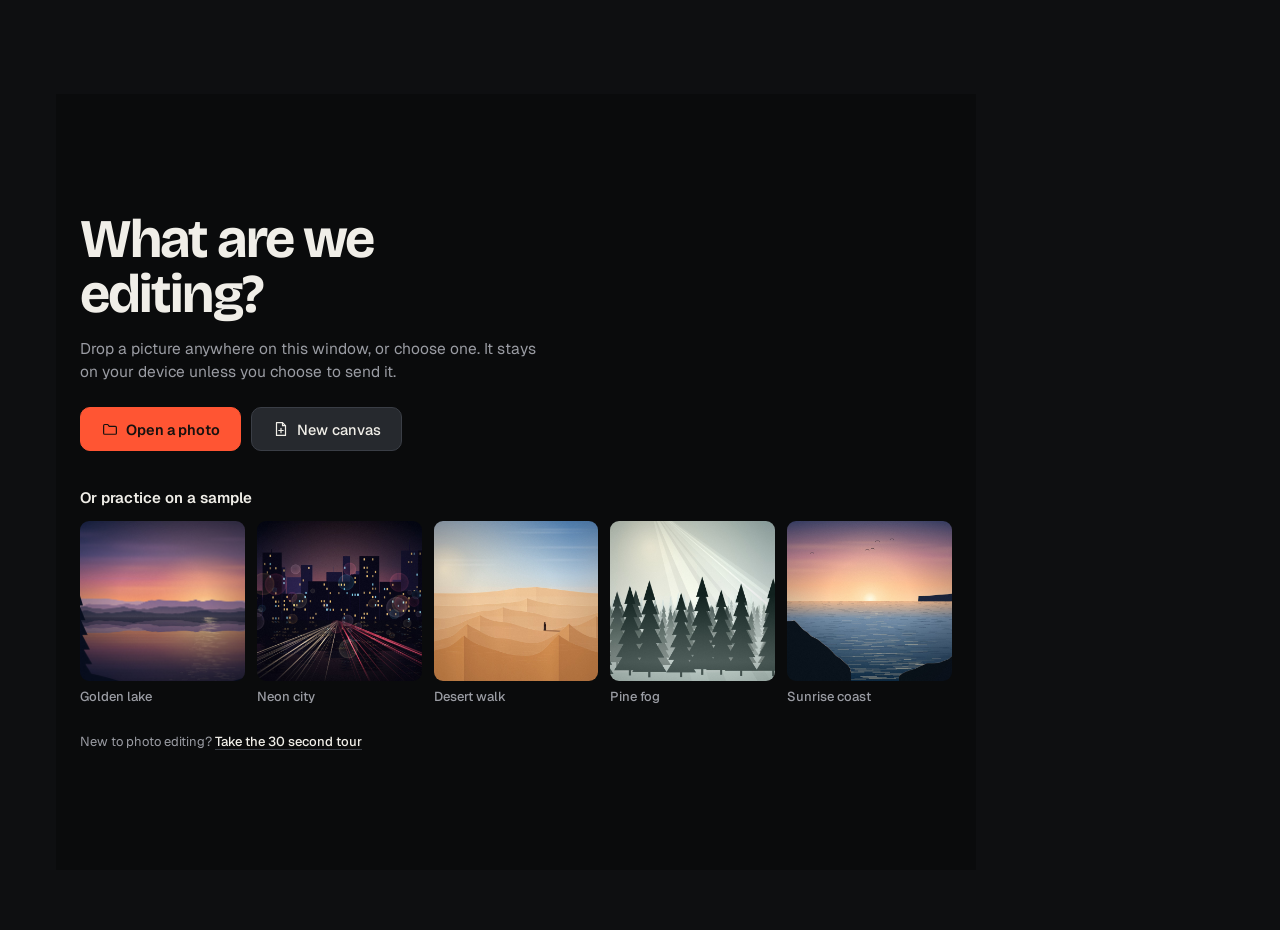
==== commit b27c403d: "Add smart tools: remove background, select subject, blur background, content-aware fill, remove brus" ====
--- a/editor.html
+++ b/editor.html
@@ -4,7 +4,7 @@
 <meta charset="utf-8">
 <meta name="viewport" content="width=device-width, initial-scale=1, viewport-fit=cover">
 <title>Chumi.edit photo editor</title>
-<meta name="description" content="Chumi.edit is a free photo editor that runs in your browser. Layers, selections, brushes, text, color adjustments and filters, with nothing uploaded.">
+<meta name="description" content="Chumi.edit is a free photo editor that runs in your browser. Layers, selections, brushes, text, color adjustments, filters, remove background and generative fill. Pictures stay on your device unless you choose to send them.">
 <meta name="theme-color" content="#0e0f11">
 <link rel="icon" href="data:image/svg+xml,%3Csvg xmlns='http://www.w3.org/2000/svg' viewBox='0 0 64 64'%3E%3Crect width='64' height='64' rx='16' fill='%230e0f11'/%3E%3Cg transform='translate(3.3 6.1) scale(1.15)'%3E%3Cpath d='M31.25 13.75A14.5 14.5 0 1 0 31.25 34.25' fill='none' stroke='%23f0eee8' stroke-width='6.5' stroke-linecap='round'/%3E%3Ccircle cx='42' cy='37.2' r='4.6' fill='%23ff5533'/%3E%3C/g%3E%3C/svg%3E">
 <link rel="preconnect" href="https://fonts.googleapis.com">
@@ -44,6 +44,12 @@
     <symbol id="i-shape" viewBox="0 0 24 24"><rect x="3.5" y="11.5" width="9" height="9" rx="1"/><circle cx="15.5" cy="8.5" r="5"/></symbol>
     <symbol id="i-hand" viewBox="0 0 24 24"><path d="M8 12.5V6.5a1.5 1.5 0 013 0V11M11 11V4.5a1.5 1.5 0 013 0V11M14 11V6a1.5 1.5 0 013 0v7M17 9.5a1.5 1.5 0 013 0V15a6 6 0 01-6 6h-1.4a5 5 0 01-4-2L4.9 14.9a1.5 1.5 0 012.3-1.9L8 14"/></symbol>
     <symbol id="i-zoom" viewBox="0 0 24 24"><circle cx="10.5" cy="10.5" r="6.5"/><path d="M15.5 15.5l5 5M10.5 7.8v5.4M7.8 10.5h5.4"/></symbol>
+    <symbol id="i-remove" viewBox="0 0 24 24"><circle cx="12" cy="12" r="7.5" stroke-dasharray="3 2.6"/><path d="M9.2 9.2l5.6 5.6M14.8 9.2l-5.6 5.6"/></symbol>
+    <symbol id="i-sparkle" viewBox="0 0 24 24"><path d="M10.5 4.5l1.7 4.6 4.6 1.7-4.6 1.7-1.7 4.6-1.7-4.6-4.6-1.7 4.6-1.7z"/><path d="M18.2 14.6l.8 2.2 2.2.8-2.2.8-.8 2.2-.8-2.2-2.2-.8 2.2-.8z"/></symbol>
+    <symbol id="i-subject" viewBox="0 0 24 24"><circle cx="12" cy="8.3" r="3.3" stroke-dasharray="3 2.4"/><path d="M5.3 20c.4-3.7 3-6.1 6.7-6.1s6.3 2.4 6.7 6.1" stroke-dasharray="3 2.4"/></symbol>
+    <symbol id="i-cutout" viewBox="0 0 24 24"><circle cx="12" cy="9.3" r="2.9"/><path d="M6.6 19.4c.4-3.2 2.6-5.1 5.4-5.1s5 1.9 5.4 5.1z"/><path d="M3.5 8V3.5H8M16 3.5h4.5V8M20.5 16v4.5H16M8 20.5H3.5V16" opacity=".55"/></symbol>
+    <symbol id="i-blur-bg" viewBox="0 0 24 24"><circle cx="12" cy="12" r="3.2"/><circle cx="12" cy="12" r="6.6" stroke-dasharray="1 2.3" opacity=".7"/><circle cx="12" cy="12" r="9.6" stroke-dasharray="1 3" opacity=".4"/></symbol>
+    <symbol id="i-invert" viewBox="0 0 24 24"><circle cx="12" cy="12" r="7.5"/><path d="M12 4.5v15a7.5 7.5 0 000-15z" fill="currentColor"/></symbol>
     <!-- shapes -->
     <symbol id="i-rect" viewBox="0 0 24 24"><rect x="4" y="6" width="16" height="12" rx="1.2"/></symbol>
     <symbol id="i-circle" viewBox="0 0 24 24"><circle cx="12" cy="12" r="8"/></symbol>
@@ -128,6 +134,11 @@
 <script src="js/engine.js" defer></script>
 <script src="js/tools.js" defer></script>
 <script src="js/ui-core.js" defer></script>
+<script src="js/inpaint-core.js" defer></script>
+<script src="js/ai-matte.js" defer></script>
+<script src="js/ai.js" defer></script>
+<script src="js/genfill.js" defer></script>
+<script src="js/ai-ui.js" defer></script>
 <script src="js/ui-panels.js" defer></script>
 </body>
 </html>
--- a/css/editor.css
+++ b/css/editor.css
@@ -417,6 +417,42 @@
 .tour-card p { color: var(--muted); margin-top: 6px; line-height: 1.5; }
 .tour-actions { display: flex; justify-content: space-between; gap: 8px; margin-top: 14px; }
 
+/* ------------------------------------------------------------ smart tools */
+.ai-bar { position: absolute; left: 50%; bottom: 18px; transform: translateX(-50%); z-index: 7; display: flex; align-items: center; gap: 2px; padding: 5px; max-width: calc(100% - 24px); overflow-x: auto; scrollbar-width: none; background: var(--panel-2); border: 1px solid var(--line-2); border-radius: 12px; box-shadow: 0 12px 32px rgba(0, 0, 0, .5); animation: bar-in .32s var(--ease); }
+.ai-bar::-webkit-scrollbar { display: none; }
+.ai-bar .btn { background: transparent; border-color: transparent; height: 32px; padding: 0 11px; color: var(--text); }
+.ai-bar .btn .ic { color: var(--muted); transition: color .15s; }
+.ai-bar .btn:hover:not(:disabled) { background: var(--panel-3); border-color: var(--line-2); }
+.ai-bar .btn:hover:not(:disabled) .ic { color: var(--accent); }
+.ai-bar .btn.primary { background: var(--accent); border-color: var(--accent); color: var(--on-accent); }
+.ai-bar .btn.primary .ic, .ai-bar .btn.primary:hover:not(:disabled) .ic { color: var(--on-accent); }
+.ai-bar .btn.primary:hover:not(:disabled) { background: var(--accent-hi); border-color: var(--accent-hi); }
+.ai-bar .icon-btn { width: 28px; height: 28px; }
+.ai-bar .icon-btn[data-tip]:hover::after { top: auto; bottom: calc(100% + 9px); }
+.ai-sep { width: 1px; height: 20px; background: var(--line-2); margin: 0 4px; flex: none; }
+body.has-aibar #toasts { bottom: 94px; }
+@keyframes bar-in { from { opacity: 0; transform: translate(-50%, 8px); } to { opacity: 1; transform: translate(-50%, 0); } }
+
+.work-scrim { position: fixed; inset: 0; z-index: 180; display: grid; place-items: center; background: rgba(5, 6, 7, .38); cursor: progress; }
+.work-card { width: min(380px, calc(100vw - 32px)); background: var(--panel); border: 1px solid var(--line-2); border-radius: 14px; padding: 18px 20px 16px; box-shadow: 0 24px 60px rgba(0, 0, 0, .55); animation: dlg .22s var(--ease); cursor: default; }
+.work-card h3 { font: 700 18px/1.2 var(--font-display); letter-spacing: -.01em; }
+.work-text { color: var(--muted); margin-top: 6px; min-height: 1.45em; }
+.work-track { height: 6px; border-radius: 999px; background: var(--panel-3); margin-top: 14px; overflow: hidden; }
+.work-fill { height: 100%; width: 0; background: var(--accent); border-radius: inherit; transition: width .35s var(--ease); }
+.work-fill.indet { width: 40%; animation: work-slide 1.3s var(--ease) infinite; }
+@keyframes work-slide { 0% { transform: translateX(-100%); } 100% { transform: translateX(250%); } }
+.work-actions { display: flex; justify-content: flex-end; margin-top: 14px; }
+
+.gf-notice { color: var(--muted); font-size: 12.5px; line-height: 1.5; padding: 10px 12px; background: var(--panel-2); border: 1px solid var(--line); border-radius: var(--r); }
+.gf-own { display: flex; flex-direction: column; gap: 12px; }
+.gf-thumbs { display: flex; flex-wrap: wrap; gap: 8px; justify-content: center; }
+.gf-thumb { padding: 3px; background: var(--panel-2); border: 2px solid var(--line-2); border-radius: 9px; line-height: 0; transition: border-color .15s; }
+.gf-thumb canvas { display: block; border-radius: 5px; max-width: 100%; height: auto; }
+.gf-thumb:hover { border-color: #5a606b; }
+.gf-thumb.on { border-color: var(--accent); }
+.gf-result { grid-template-columns: 1fr; }
+.gf-result .filter-preview { background-image: none; }
+
 #scrim { display: none; }
 
 /* ------------------------------------------------------------ narrow screens */
@@ -443,6 +479,8 @@
   #topActions #exportBtn span { display: inline; }
 }
 @media (max-width: 640px) {
+  .ai-bar { bottom: 10px; }
+  .ai-bar .btn span { font-size: 12.5px; }
   .wl-samples { grid-template-columns: repeat(2, minmax(0, 1fr)); }
   .preset-grid { grid-template-columns: repeat(2, minmax(0, 1fr)); }
   .filter-form { grid-template-columns: 1fr; }
